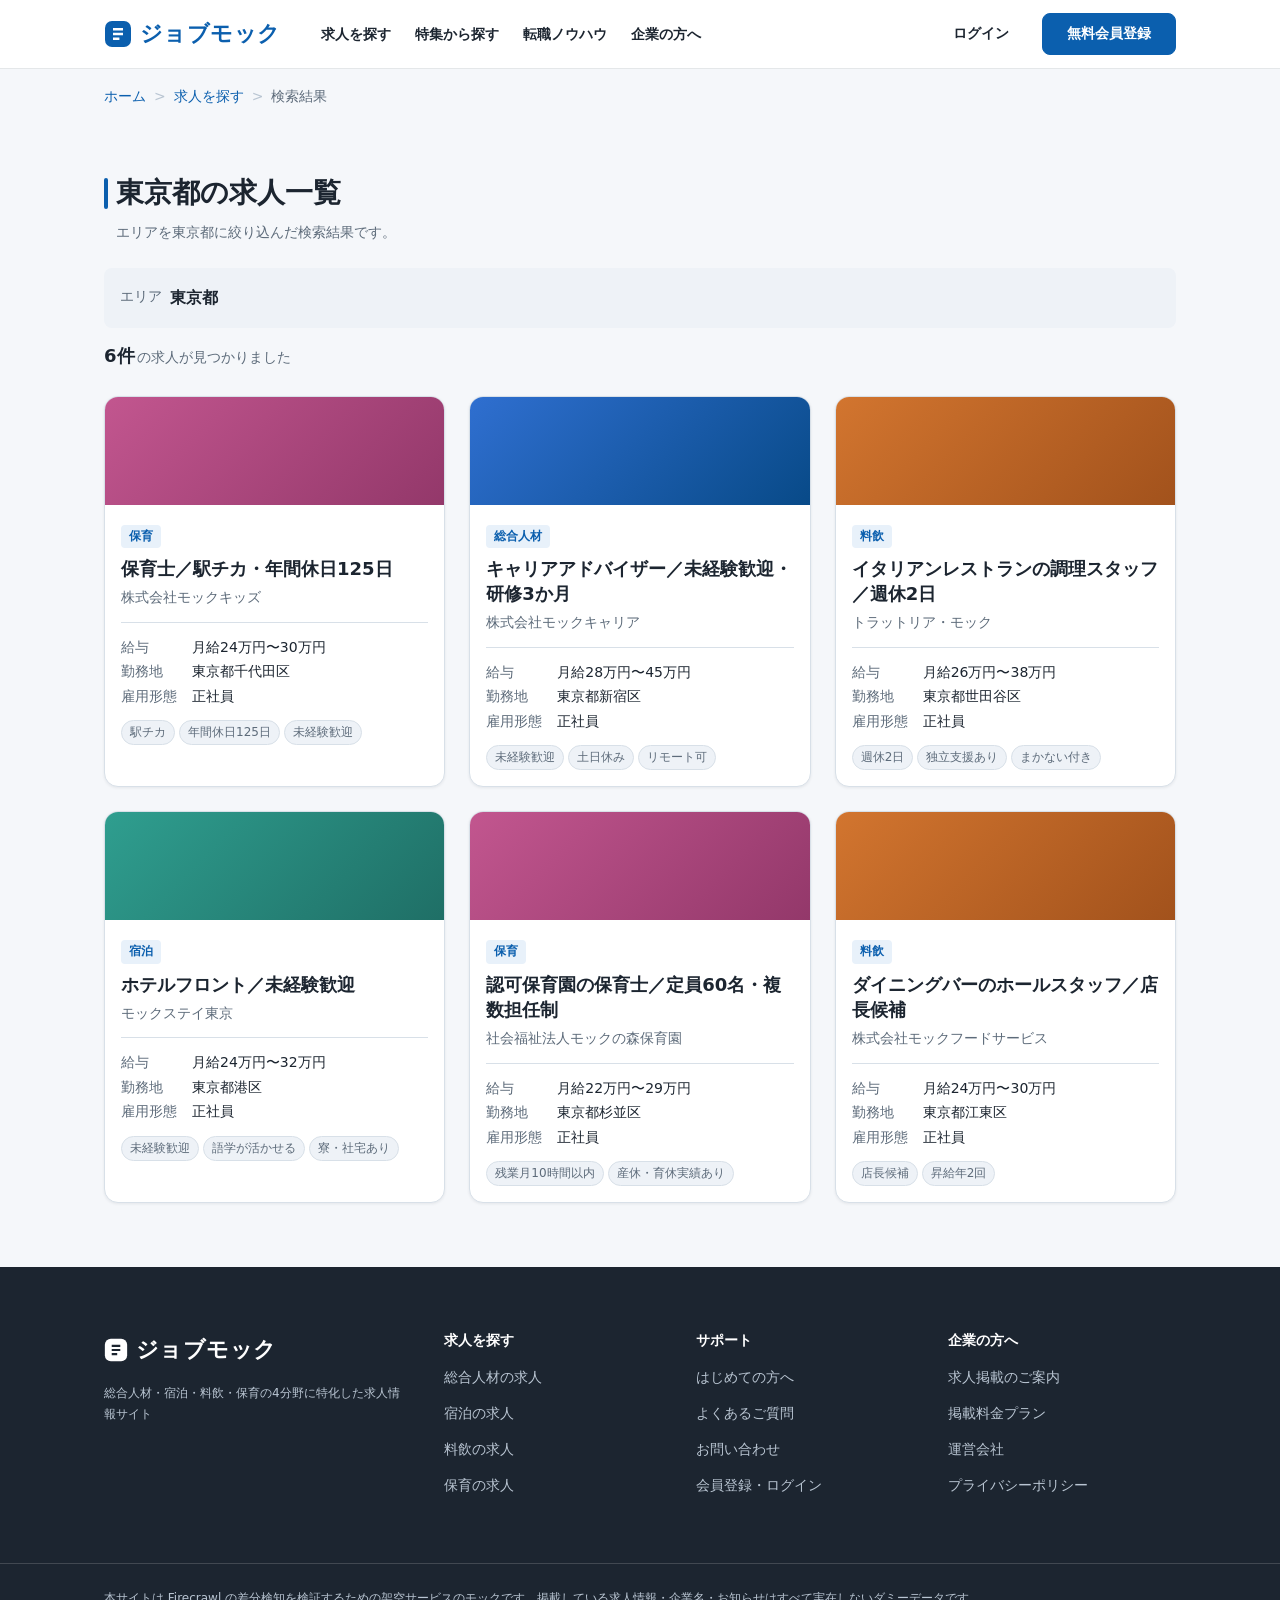
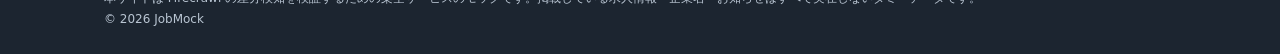
==== jobs.html @ 734e658f "検証 item2 用に firecrawl-poc-mock (baseline-v1) を複製し jobs.html を追加" ====
<!DOCTYPE html>
<html lang="ja">
<head>
<meta charset="utf-8">
<meta name="viewport" content="width=device-width, initial-scale=1">
<title>東京都の求人一覧 | ジョブモック（JobMock）</title>
<meta name="description" content="東京都の求人一覧です。※本サイトはスクレイピング検証用の架空サービスです。">
<meta name="robots" content="noindex, nofollow">
<link rel="canonical" href="https://tmleo6810.github.io/firecrawl-poc-item2-breadcrumb/jobs.html">
<link rel="stylesheet" href="assets/style.css">
</head>
<body>

<header class="site-header">
  <div class="site-header__inner">
    <a class="site-logo" href="index.html">
      <svg class="site-logo__mark" width="28" height="28" viewBox="0 0 28 28" role="img" aria-label="ジョブモック">
        <rect x="1" y="1" width="26" height="26" rx="7" fill="currentColor"></rect>
        <path d="M9 8h10v2.6H9zM9 12.7h10v2.6H9zM9 17.4h6.4V20H9z" fill="#ffffff"></path>
      </svg>
      <span class="site-logo__text">ジョブモック</span>
    </a>

    <nav class="global-nav" aria-label="グローバルナビゲーション">
      <ul class="global-nav__list">
        <li class="global-nav__item"><a class="global-nav__link" href="jobs.html">求人を探す</a></li>
        <li class="global-nav__item"><a class="global-nav__link" href="jobs.html">特集から探す</a></li>
        <li class="global-nav__item"><a class="global-nav__link" href="index.html#news">転職ノウハウ</a></li>
        <li class="global-nav__item"><a class="global-nav__link" href="#footer-company">企業の方へ</a></li>
      </ul>
    </nav>

    <div class="site-header__actions">
      <a class="button button--ghost" href="#footer-support">ログイン</a>
      <a class="button button--primary" href="#footer-support">無料会員登録</a>
    </div>
  </div>
</header>

<main class="site-main">

  <nav class="breadcrumb" aria-label="パンくずリスト">
    <ol class="breadcrumb__list">
      <li class="breadcrumb__item"><a href="index.html">ホーム</a></li>
      <li class="breadcrumb__item"><a href="jobs.html">求人を探す</a></li>
      <li class="breadcrumb__item" aria-current="page">検索結果</li>
    </ol>
  </nav>

  <section class="job-list" id="job-list">
    <div class="job-list__inner">
      <div class="section-heading">
        <h1 class="section-heading__title">東京都の求人一覧</h1>
        <p class="section-heading__description">エリアを東京都に絞り込んだ検索結果です。</p>
      </div>

      <dl class="search-condition">
        <div class="search-condition__row">
          <dt class="search-condition__label">エリア</dt>
          <dd class="search-condition__value">東京都</dd>
        </div>
      </dl>

      <p class="search-count"><strong class="search-count__number">6件</strong>の求人が見つかりました</p>

      <ul class="job-list__items">

        <li class="job-card">
          <a class="job-card__link" href="#job-list">
            <div class="job-card__thumb job-card__thumb--hoiku" aria-hidden="true"></div>
            <div class="job-card__body">
              <p class="job-card__category">保育</p>
              <h3 class="job-card__title">保育士／駅チカ・年間休日125日</h3>
              <p class="job-card__company">株式会社モックキッズ</p>
              <dl class="job-card__spec">
                <div class="job-card__spec-row">
                  <dt class="job-card__spec-label">給与</dt>
                  <dd class="job-card__spec-value">月給24万円〜30万円</dd>
                </div>
                <div class="job-card__spec-row">
                  <dt class="job-card__spec-label">勤務地</dt>
                  <dd class="job-card__spec-value">東京都千代田区</dd>
                </div>
                <div class="job-card__spec-row">
                  <dt class="job-card__spec-label">雇用形態</dt>
                  <dd class="job-card__spec-value">正社員</dd>
                </div>
              </dl>
              <ul class="job-card__tags">
                <li class="job-card__tag">駅チカ</li>
                <li class="job-card__tag">年間休日125日</li>
                <li class="job-card__tag">未経験歓迎</li>
              </ul>
            </div>
          </a>
        </li>

        <li class="job-card">
          <a class="job-card__link" href="#job-list">
            <div class="job-card__thumb job-card__thumb--jinzai" aria-hidden="true"></div>
            <div class="job-card__body">
              <p class="job-card__category">総合人材</p>
              <h3 class="job-card__title">キャリアアドバイザー／未経験歓迎・研修3か月</h3>
              <p class="job-card__company">株式会社モックキャリア</p>
              <dl class="job-card__spec">
                <div class="job-card__spec-row">
                  <dt class="job-card__spec-label">給与</dt>
                  <dd class="job-card__spec-value">月給28万円〜45万円</dd>
                </div>
                <div class="job-card__spec-row">
                  <dt class="job-card__spec-label">勤務地</dt>
                  <dd class="job-card__spec-value">東京都新宿区</dd>
                </div>
                <div class="job-card__spec-row">
                  <dt class="job-card__spec-label">雇用形態</dt>
                  <dd class="job-card__spec-value">正社員</dd>
                </div>
              </dl>
              <ul class="job-card__tags">
                <li class="job-card__tag">未経験歓迎</li>
                <li class="job-card__tag">土日休み</li>
                <li class="job-card__tag">リモート可</li>
              </ul>
            </div>
          </a>
        </li>

        <li class="job-card">
          <a class="job-card__link" href="#job-list">
            <div class="job-card__thumb job-card__thumb--ryoin" aria-hidden="true"></div>
            <div class="job-card__body">
              <p class="job-card__category">料飲</p>
              <h3 class="job-card__title">イタリアンレストランの調理スタッフ／週休2日</h3>
              <p class="job-card__company">トラットリア・モック</p>
              <dl class="job-card__spec">
                <div class="job-card__spec-row">
                  <dt class="job-card__spec-label">給与</dt>
                  <dd class="job-card__spec-value">月給26万円〜38万円</dd>
                </div>
                <div class="job-card__spec-row">
                  <dt class="job-card__spec-label">勤務地</dt>
                  <dd class="job-card__spec-value">東京都世田谷区</dd>
                </div>
                <div class="job-card__spec-row">
                  <dt class="job-card__spec-label">雇用形態</dt>
                  <dd class="job-card__spec-value">正社員</dd>
                </div>
              </dl>
              <ul class="job-card__tags">
                <li class="job-card__tag">週休2日</li>
                <li class="job-card__tag">独立支援あり</li>
                <li class="job-card__tag">まかない付き</li>
              </ul>
            </div>
          </a>
        </li>

        <li class="job-card">
          <a class="job-card__link" href="#job-list">
            <div class="job-card__thumb job-card__thumb--shukuhaku" aria-hidden="true"></div>
            <div class="job-card__body">
              <p class="job-card__category">宿泊</p>
              <h3 class="job-card__title">ホテルフロント／未経験歓迎</h3>
              <p class="job-card__company">モックステイ東京</p>
              <dl class="job-card__spec">
                <div class="job-card__spec-row">
                  <dt class="job-card__spec-label">給与</dt>
                  <dd class="job-card__spec-value">月給24万円〜32万円</dd>
                </div>
                <div class="job-card__spec-row">
                  <dt class="job-card__spec-label">勤務地</dt>
                  <dd class="job-card__spec-value">東京都港区</dd>
                </div>
                <div class="job-card__spec-row">
                  <dt class="job-card__spec-label">雇用形態</dt>
                  <dd class="job-card__spec-value">正社員</dd>
                </div>
              </dl>
              <ul class="job-card__tags">
                <li class="job-card__tag">未経験歓迎</li>
                <li class="job-card__tag">語学が活かせる</li>
                <li class="job-card__tag">寮・社宅あり</li>
              </ul>
            </div>
          </a>
        </li>

        <li class="job-card">
          <a class="job-card__link" href="#job-list">
            <div class="job-card__thumb job-card__thumb--hoiku" aria-hidden="true"></div>
            <div class="job-card__body">
              <p class="job-card__category">保育</p>
              <h3 class="job-card__title">認可保育園の保育士／定員60名・複数担任制</h3>
              <p class="job-card__company">社会福祉法人モックの森保育園</p>
              <dl class="job-card__spec">
                <div class="job-card__spec-row">
                  <dt class="job-card__spec-label">給与</dt>
                  <dd class="job-card__spec-value">月給22万円〜29万円</dd>
                </div>
                <div class="job-card__spec-row">
                  <dt class="job-card__spec-label">勤務地</dt>
                  <dd class="job-card__spec-value">東京都杉並区</dd>
                </div>
                <div class="job-card__spec-row">
                  <dt class="job-card__spec-label">雇用形態</dt>
                  <dd class="job-card__spec-value">正社員</dd>
                </div>
              </dl>
              <ul class="job-card__tags">
                <li class="job-card__tag">残業月10時間以内</li>
                <li class="job-card__tag">産休・育休実績あり</li>
              </ul>
            </div>
          </a>
        </li>

        <li class="job-card">
          <a class="job-card__link" href="#job-list">
            <div class="job-card__thumb job-card__thumb--ryoin" aria-hidden="true"></div>
            <div class="job-card__body">
              <p class="job-card__category">料飲</p>
              <h3 class="job-card__title">ダイニングバーのホールスタッフ／店長候補</h3>
              <p class="job-card__company">株式会社モックフードサービス</p>
              <dl class="job-card__spec">
                <div class="job-card__spec-row">
                  <dt class="job-card__spec-label">給与</dt>
                  <dd class="job-card__spec-value">月給24万円〜30万円</dd>
                </div>
                <div class="job-card__spec-row">
                  <dt class="job-card__spec-label">勤務地</dt>
                  <dd class="job-card__spec-value">東京都江東区</dd>
                </div>
                <div class="job-card__spec-row">
                  <dt class="job-card__spec-label">雇用形態</dt>
                  <dd class="job-card__spec-value">正社員</dd>
                </div>
              </dl>
              <ul class="job-card__tags">
                <li class="job-card__tag">店長候補</li>
                <li class="job-card__tag">昇給年2回</li>
              </ul>
            </div>
          </a>
        </li>

      </ul>
    </div>
  </section>

</main>

<footer class="site-footer" id="site-footer">
  <div class="site-footer__inner">
    <div class="site-footer__brand">
      <span class="site-logo site-logo--footer">
        <svg class="site-logo__mark" width="24" height="24" viewBox="0 0 28 28" role="img" aria-label="ジョブモック">
          <rect x="1" y="1" width="26" height="26" rx="7" fill="currentColor"></rect>
          <path d="M9 8h10v2.6H9zM9 12.7h10v2.6H9zM9 17.4h6.4V20H9z" fill="#ffffff"></path>
        </svg>
        <span class="site-logo__text">ジョブモック</span>
      </span>
      <p class="site-footer__note">総合人材・宿泊・料飲・保育の4分野に特化した求人情報サイト</p>
    </div>

    <nav class="site-footer__nav" aria-label="フッターナビゲーション">
      <div class="site-footer__column">
        <h2 class="site-footer__column-title">求人を探す</h2>
        <ul class="site-footer__links">
          <li><a href="jobs.html">総合人材の求人</a></li>
          <li><a href="jobs.html">宿泊の求人</a></li>
          <li><a href="jobs.html">料飲の求人</a></li>
          <li><a href="jobs.html">保育の求人</a></li>
        </ul>
      </div>

      <div class="site-footer__column" id="footer-support">
        <h2 class="site-footer__column-title">サポート</h2>
        <ul class="site-footer__links">
          <li><a href="#site-footer">はじめての方へ</a></li>
          <li><a href="#site-footer">よくあるご質問</a></li>
          <li><a href="#site-footer">お問い合わせ</a></li>
          <li><a href="#site-footer">会員登録・ログイン</a></li>
        </ul>
      </div>

      <div class="site-footer__column" id="footer-company">
        <h2 class="site-footer__column-title">企業の方へ</h2>
        <ul class="site-footer__links">
          <li><a href="#site-footer">求人掲載のご案内</a></li>
          <li><a href="#site-footer">掲載料金プラン</a></li>
          <li><a href="#site-footer">運営会社</a></li>
          <li><a href="#site-footer">プライバシーポリシー</a></li>
        </ul>
      </div>
    </nav>
  </div>

  <div class="site-footer__bottom">
    <p class="site-footer__disclaimer">
      本サイトは Firecrawl の差分検知を検証するための架空サービスのモックです。掲載している求人情報・企業名・お知らせはすべて実在しないダミーデータです。
    </p>
    <p class="site-footer__copyright">&copy; 2026 JobMock</p>
  </div>
</footer>

</body>
</html>
---- assets/style.css ----
@charset "UTF-8";

/* ==========================================================================
   ジョブモック（JobMock） — Firecrawl 差分検知検証用モックサイト
   --------------------------------------------------------------------------
   デザイントークンはすべて :root のカスタムプロパティに集約している。
   後続の「UI 変更シナリオ」（配色変更・角丸変更・フォント変更など）は
   原則としてこのブロックの 1 行を書き換えるだけで適用できる。
   ========================================================================== */

:root {
  /* --- Color: brand --- */
  --color-primary: #0b5fae;
  --color-primary-dark: #084a88;
  --color-primary-light: #e8f1fa;
  --color-accent: #e8703a;
  --color-accent-light: #fdf0e9;

  /* --- Color: surface / text --- */
  --color-bg: #f5f7fa;
  --color-surface: #ffffff;
  --color-surface-muted: #eef2f7;
  --color-text: #1c2530;
  --color-text-muted: #5d6b7a;
  --color-text-inverse: #ffffff;
  --color-border: #d8e0e8;
  --color-border-strong: #b9c5d2;

  /* --- Color: category accents --- */
  --color-category-jinzai: #2f6fd0;
  --color-category-shukuhaku: #2f9e8f;
  --color-category-ryoin: #d2752f;
  --color-category-hoiku: #c2568f;

  /* --- Typography --- */
  --font-heading: "Hiragino Kaku Gothic ProN", "Yu Gothic Medium", "Meiryo", system-ui, sans-serif;
  --font-body: "Hiragino Kaku Gothic ProN", "Yu Gothic", "Meiryo", system-ui, sans-serif;
  --font-size-base: 16px;
  --font-size-sm: 0.875rem;
  --font-size-xs: 0.75rem;
  --font-size-lg: 1.125rem;
  --font-size-xl: 1.375rem;
  --font-size-2xl: 1.75rem;
  --font-size-3xl: 2.5rem;
  --line-height-base: 1.75;
  --line-height-tight: 1.4;
  --font-weight-bold: 700;

  /* --- Shape --- */
  --radius-sm: 4px;
  --radius-md: 8px;
  --radius-lg: 14px;
  --radius-pill: 999px;
  --border-width: 1px;

  /* --- Spacing --- */
  --space-2xs: 4px;
  --space-xs: 8px;
  --space-sm: 12px;
  --space-md: 16px;
  --space-lg: 24px;
  --space-xl: 40px;
  --space-2xl: 64px;

  /* --- Elevation --- */
  --shadow-card: 0 1px 3px rgba(28, 37, 48, 0.08);
  --shadow-card-hover: 0 6px 16px rgba(28, 37, 48, 0.12);
  --shadow-header: 0 1px 0 rgba(28, 37, 48, 0.08);

  /* --- Layout --- */
  --container-max: 1120px;
  --container-padding: 24px;
  --header-height: 68px;
}

/* ==========================================================================
   Base
   ========================================================================== */

*,
*::before,
*::after {
  box-sizing: border-box;
}

html {
  font-size: var(--font-size-base);
}

body {
  margin: 0;
  background-color: var(--color-bg);
  color: var(--color-text);
  font-family: var(--font-body);
  line-height: var(--line-height-base);
  -webkit-text-size-adjust: 100%;
}

h1, h2, h3 {
  margin: 0;
  font-family: var(--font-heading);
  font-weight: var(--font-weight-bold);
  line-height: var(--line-height-tight);
}

p {
  margin: 0;
}

ul, ol, dl, dd {
  margin: 0;
  padding: 0;
}

li {
  list-style: none;
}

a {
  color: var(--color-primary);
  text-decoration: none;
}

a:hover {
  text-decoration: underline;
}

svg {
  display: block;
}

/* ==========================================================================
   Shared parts
   ========================================================================== */

.button {
  display: inline-flex;
  align-items: center;
  justify-content: center;
  padding: 10px var(--space-lg);
  border: var(--border-width) solid transparent;
  border-radius: var(--radius-md);
  font-family: var(--font-heading);
  font-size: var(--font-size-sm);
  font-weight: var(--font-weight-bold);
  line-height: 1.4;
  text-align: center;
  cursor: pointer;
}

.button:hover {
  text-decoration: none;
}

.button--primary {
  background-color: var(--color-primary);
  border-color: var(--color-primary);
  color: var(--color-text-inverse);
}

.button--primary:hover {
  background-color: var(--color-primary-dark);
  border-color: var(--color-primary-dark);
}

.button--outline {
  background-color: var(--color-surface);
  border-color: var(--color-primary);
  color: var(--color-primary);
}

.button--outline:hover {
  background-color: var(--color-primary-light);
}

.button--ghost {
  background-color: transparent;
  border-color: transparent;
  color: var(--color-text);
}

.button--ghost:hover {
  background-color: var(--color-surface-muted);
}

.section-heading {
  margin-bottom: var(--space-lg);
}

.section-heading__title {
  position: relative;
  padding-left: var(--space-sm);
  font-size: var(--font-size-2xl);
}

.section-heading__title::before {
  content: "";
  position: absolute;
  top: 0.2em;
  left: 0;
  width: 4px;
  height: 1.1em;
  background-color: var(--color-primary);
  border-radius: var(--radius-sm);
}

.section-heading__description {
  margin-top: var(--space-xs);
  padding-left: var(--space-sm);
  color: var(--color-text-muted);
  font-size: var(--font-size-sm);
}

/* ==========================================================================
   .site-header
   ========================================================================== */

.site-header {
  background-color: var(--color-surface);
  box-shadow: var(--shadow-header);
}

.site-header__inner {
  display: flex;
  align-items: center;
  gap: var(--space-xl);
  max-width: var(--container-max);
  min-height: var(--header-height);
  margin: 0 auto;
  padding: 0 var(--container-padding);
}

.site-logo {
  display: inline-flex;
  align-items: center;
  gap: var(--space-xs);
  color: var(--color-primary);
  flex-shrink: 0;
}

.site-logo:hover {
  text-decoration: none;
}

.site-logo__text {
  font-family: var(--font-heading);
  font-size: var(--font-size-xl);
  font-weight: var(--font-weight-bold);
  letter-spacing: 0.02em;
}

/* ==========================================================================
   .global-nav
   ========================================================================== */

.global-nav {
  flex-grow: 1;
}

.global-nav__list {
  display: flex;
  gap: var(--space-lg);
}

.global-nav__link {
  display: inline-block;
  padding: var(--space-xs) 0;
  color: var(--color-text);
  font-family: var(--font-heading);
  font-size: var(--font-size-sm);
  font-weight: var(--font-weight-bold);
}

.global-nav__link:hover {
  color: var(--color-primary);
  text-decoration: none;
}

.site-header__actions {
  display: flex;
  align-items: center;
  gap: var(--space-xs);
  flex-shrink: 0;
}

/* ==========================================================================
   .hero
   ========================================================================== */

.hero {
  background: linear-gradient(180deg, var(--color-primary-light) 0%, var(--color-bg) 100%);
  padding: var(--space-2xl) 0;
}

.hero__inner {
  display: grid;
  grid-template-columns: 1fr 420px;
  gap: var(--space-xl);
  align-items: center;
  max-width: var(--container-max);
  margin: 0 auto;
  padding: 0 var(--container-padding);
}

.hero__lead {
  display: inline-block;
  margin-bottom: var(--space-sm);
  padding: var(--space-2xs) var(--space-sm);
  background-color: var(--color-accent-light);
  border-radius: var(--radius-pill);
  color: var(--color-accent);
  font-size: var(--font-size-xs);
  font-weight: var(--font-weight-bold);
}

.hero__title {
  font-size: var(--font-size-3xl);
}

.hero__description {
  margin-top: var(--space-md);
  color: var(--color-text-muted);
  font-size: var(--font-size-sm);
}

/* ==========================================================================
   .search-box  （見た目のみ。将来ここをモーダル化する）
   ========================================================================== */

.search-box {
  padding: var(--space-lg);
  background-color: var(--color-surface);
  border: var(--border-width) solid var(--color-border);
  border-radius: var(--radius-lg);
  box-shadow: var(--shadow-card);
}

.search-box__title {
  margin-bottom: var(--space-md);
  font-family: var(--font-heading);
  font-size: var(--font-size-lg);
  font-weight: var(--font-weight-bold);
}

.search-box__fields {
  display: flex;
  flex-direction: column;
  gap: var(--space-sm);
}

.search-box__field {
  display: flex;
  flex-direction: column;
  gap: var(--space-2xs);
  padding: var(--space-xs) var(--space-sm);
  background-color: var(--color-surface-muted);
  border: var(--border-width) solid var(--color-border);
  border-radius: var(--radius-md);
}

.search-box__label {
  color: var(--color-text-muted);
  font-size: var(--font-size-xs);
  font-weight: var(--font-weight-bold);
  line-height: 1.4;
}

.search-box__value {
  font-size: var(--font-size-sm);
  line-height: 1.5;
}

.search-box__value--placeholder {
  color: var(--color-border-strong);
}

.search-box__submit {
  width: 100%;
  margin-top: var(--space-md);
  padding: var(--space-sm) var(--space-lg);
  font-size: var(--font-size-base);
}

.search-box__shortcuts {
  display: flex;
  flex-wrap: wrap;
  gap: var(--space-xs);
  margin-top: var(--space-md);
}

.search-box__shortcut a {
  display: inline-block;
  padding: var(--space-2xs) var(--space-sm);
  background-color: var(--color-primary-light);
  border-radius: var(--radius-pill);
  font-size: var(--font-size-xs);
  font-weight: var(--font-weight-bold);
}

.search-box__shortcut a:hover {
  text-decoration: none;
  background-color: var(--color-border);
}

/* ==========================================================================
   .job-list / .job-card
   ========================================================================== */

.job-list {
  padding: var(--space-2xl) 0;
}

.job-list__inner,
.news-list__inner {
  max-width: var(--container-max);
  margin: 0 auto;
  padding: 0 var(--container-padding);
}

.job-list__items {
  display: grid;
  grid-template-columns: repeat(3, 1fr);
  gap: var(--space-lg);
}

.job-card {
  background-color: var(--color-surface);
  border: var(--border-width) solid var(--color-border);
  border-radius: var(--radius-lg);
  box-shadow: var(--shadow-card);
  overflow: hidden;
}

.job-card:hover {
  box-shadow: var(--shadow-card-hover);
}

.job-card__link {
  display: block;
  color: inherit;
  height: 100%;
}

.job-card__link:hover {
  text-decoration: none;
}

.job-card__thumb {
  height: 108px;
  background-color: var(--color-surface-muted);
}

.job-card__thumb--jinzai {
  background: linear-gradient(135deg, var(--color-category-jinzai) 0%, var(--color-primary-dark) 100%);
}

.job-card__thumb--shukuhaku {
  background: linear-gradient(135deg, var(--color-category-shukuhaku) 0%, #1f6f66 100%);
}

.job-card__thumb--ryoin {
  background: linear-gradient(135deg, var(--color-category-ryoin) 0%, #a2521c 100%);
}

.job-card__thumb--hoiku {
  background: linear-gradient(135deg, var(--color-category-hoiku) 0%, #93386a 100%);
}

.job-card__body {
  padding: var(--space-md);
}

.job-card__category {
  display: inline-block;
  margin-bottom: var(--space-xs);
  padding: 2px var(--space-xs);
  background-color: var(--color-primary-light);
  border-radius: var(--radius-sm);
  color: var(--color-primary);
  font-size: var(--font-size-xs);
  font-weight: var(--font-weight-bold);
  line-height: 1.6;
}

.job-card__title {
  font-size: var(--font-size-lg);
}

.job-card__company {
  margin-top: var(--space-2xs);
  color: var(--color-text-muted);
  font-size: var(--font-size-sm);
}

.job-card__spec {
  margin-top: var(--space-sm);
  padding-top: var(--space-sm);
  border-top: var(--border-width) solid var(--color-border);
}

.job-card__spec-row {
  display: flex;
  gap: var(--space-xs);
  font-size: var(--font-size-sm);
}

.job-card__spec-label {
  flex-shrink: 0;
  width: 4.5em;
  color: var(--color-text-muted);
}

.job-card__spec-value {
  margin: 0;
}

.job-card__tags {
  display: flex;
  flex-wrap: wrap;
  gap: var(--space-2xs);
  margin-top: var(--space-sm);
}

.job-card__tag {
  padding: 2px var(--space-xs);
  background-color: var(--color-surface-muted);
  border: var(--border-width) solid var(--color-border);
  border-radius: var(--radius-pill);
  color: var(--color-text-muted);
  font-size: var(--font-size-xs);
  line-height: 1.6;
}

.job-list__more {
  margin-top: var(--space-xl);
  text-align: center;
}

/* ==========================================================================
   .news-list
   ========================================================================== */

.news-list {
  padding-bottom: var(--space-2xl);
}

.news-list__items {
  background-color: var(--color-surface);
  border: var(--border-width) solid var(--color-border);
  border-radius: var(--radius-lg);
  box-shadow: var(--shadow-card);
  overflow: hidden;
}

.news-list__item {
  display: flex;
  align-items: center;
  gap: var(--space-md);
  padding: var(--space-md) var(--space-lg);
  border-bottom: var(--border-width) solid var(--color-border);
}

.news-list__item:last-child {
  border-bottom: none;
}

.news-list__date {
  flex-shrink: 0;
  color: var(--color-text-muted);
  font-size: var(--font-size-sm);
}

.news-list__label {
  flex-shrink: 0;
  width: 6em;
  padding: 2px var(--space-xs);
  background-color: var(--color-accent-light);
  border-radius: var(--radius-sm);
  color: var(--color-accent);
  font-size: var(--font-size-xs);
  font-weight: var(--font-weight-bold);
  line-height: 1.6;
  text-align: center;
}

.news-list__link {
  color: var(--color-text);
  font-size: var(--font-size-sm);
}

.news-list__link:hover {
  color: var(--color-primary);
}

/* ==========================================================================
   .site-footer
   ========================================================================== */

.site-footer {
  background-color: var(--color-text);
  color: var(--color-text-inverse);
}

.site-footer__inner {
  display: grid;
  grid-template-columns: 300px 1fr;
  gap: var(--space-xl);
  max-width: var(--container-max);
  margin: 0 auto;
  padding: var(--space-2xl) var(--container-padding);
}

.site-logo--footer {
  color: var(--color-text-inverse);
}

/* 濃色フッター上では白のマークに背景色で文字を抜く（ノックアウト） */
.site-logo--footer .site-logo__mark path {
  fill: var(--color-text);
}

.site-footer__note {
  margin-top: var(--space-sm);
  color: var(--color-border-strong);
  font-size: var(--font-size-xs);
}

.site-footer__nav {
  display: grid;
  grid-template-columns: repeat(3, 1fr);
  gap: var(--space-lg);
}

.site-footer__column-title {
  margin-bottom: var(--space-sm);
  font-size: var(--font-size-sm);
}

.site-footer__links li + li {
  margin-top: var(--space-xs);
}

.site-footer__links a {
  color: var(--color-border-strong);
  font-size: var(--font-size-sm);
}

.site-footer__links a:hover {
  color: var(--color-text-inverse);
}

.site-footer__bottom {
  border-top: var(--border-width) solid rgba(255, 255, 255, 0.16);
}

.site-footer__disclaimer,
.site-footer__copyright {
  max-width: var(--container-max);
  margin: 0 auto;
  padding: 0 var(--container-padding);
  color: var(--color-border-strong);
  font-size: var(--font-size-xs);
}

.site-footer__disclaimer {
  padding-top: var(--space-lg);
}

.site-footer__copyright {
  padding-bottom: var(--space-lg);
}

/* ==========================================================================
   Responsive — SP レイアウト（ブレークポイント 768px）
   Firecrawl の mobile: true 検証用に、PC と明確に差が出るよう組んでいる
   ========================================================================== */

@media (max-width: 768px) {

  :root {
    --container-padding: 16px;
    --font-size-3xl: 1.75rem;
    --font-size-2xl: 1.375rem;
    --space-2xl: 32px;
    --space-xl: 24px;
  }

  /* header: 縦積み + ナビは横スクロール風の折り返し */
  .site-header__inner {
    flex-direction: column;
    align-items: stretch;
    gap: var(--space-sm);
    padding-top: var(--space-sm);
    padding-bottom: var(--space-sm);
  }

  .site-logo__text {
    font-size: var(--font-size-lg);
  }

  .global-nav__list {
    justify-content: space-between;
    gap: var(--space-sm);
    padding-top: var(--space-xs);
    border-top: var(--border-width) solid var(--color-border);
  }

  .global-nav__link {
    font-size: var(--font-size-xs);
  }

  .site-header__actions {
    display: grid;
    grid-template-columns: 1fr 1fr;
  }

  .site-header__actions .button {
    width: 100%;
  }

  /* hero: 2 カラム → 1 カラム */
  .hero__inner {
    grid-template-columns: 1fr;
    gap: var(--space-lg);
  }

  .search-box {
    padding: var(--space-md);
  }

  /* job: 3 カラム → 1 カラム */
  .job-list__items {
    grid-template-columns: 1fr;
    gap: var(--space-md);
  }

  .job-card__thumb {
    height: 72px;
  }

  .job-card__title {
    font-size: var(--font-size-base);
  }

  /* news: 横並び → 縦積み */
  .news-list__item {
    flex-wrap: wrap;
    gap: var(--space-xs);
    padding: var(--space-md);
  }

  .news-list__link {
    flex-basis: 100%;
  }

  /* footer: 2 カラム → 1 カラム、リンク列は 1 列 */
  .site-footer__inner {
    grid-template-columns: 1fr;
    gap: var(--space-lg);
  }

  .site-footer__nav {
    grid-template-columns: 1fr;
    gap: var(--space-md);
  }
}

/* ==========================================================================
   jobs.html 用 — パンくず / 検索条件 / 件数表示
   ========================================================================== */

.breadcrumb {
  padding: var(--space-md) 0 0;
}

.breadcrumb__list {
  display: flex;
  flex-wrap: wrap;
  gap: var(--space-xs);
  max-width: var(--container-max);
  margin: 0 auto;
  padding: 0 var(--container-padding);
  list-style: none;
  font-size: var(--font-size-sm);
  color: var(--color-text-muted);
}

.breadcrumb__item + .breadcrumb__item::before {
  content: ">";
  margin-right: var(--space-xs);
  color: var(--color-border-strong);
}

.breadcrumb__item a {
  color: var(--color-primary);
}

.search-condition {
  display: flex;
  flex-wrap: wrap;
  gap: var(--space-lg);
  margin: 0 0 var(--space-sm);
  padding: var(--space-md);
  background-color: var(--color-surface-muted);
  border-radius: var(--radius-md);
}

.search-condition__row {
  display: flex;
  gap: var(--space-xs);
}

.search-condition__label {
  color: var(--color-text-muted);
  font-size: var(--font-size-sm);
}

.search-condition__value {
  margin: 0;
  font-weight: 600;
}

.search-count {
  margin: 0 0 var(--space-lg);
  color: var(--color-text-muted);
  font-size: var(--font-size-sm);
}

.search-count__number {
  margin-right: 2px;
  color: var(--color-text);
  font-size: var(--font-size-lg);
}
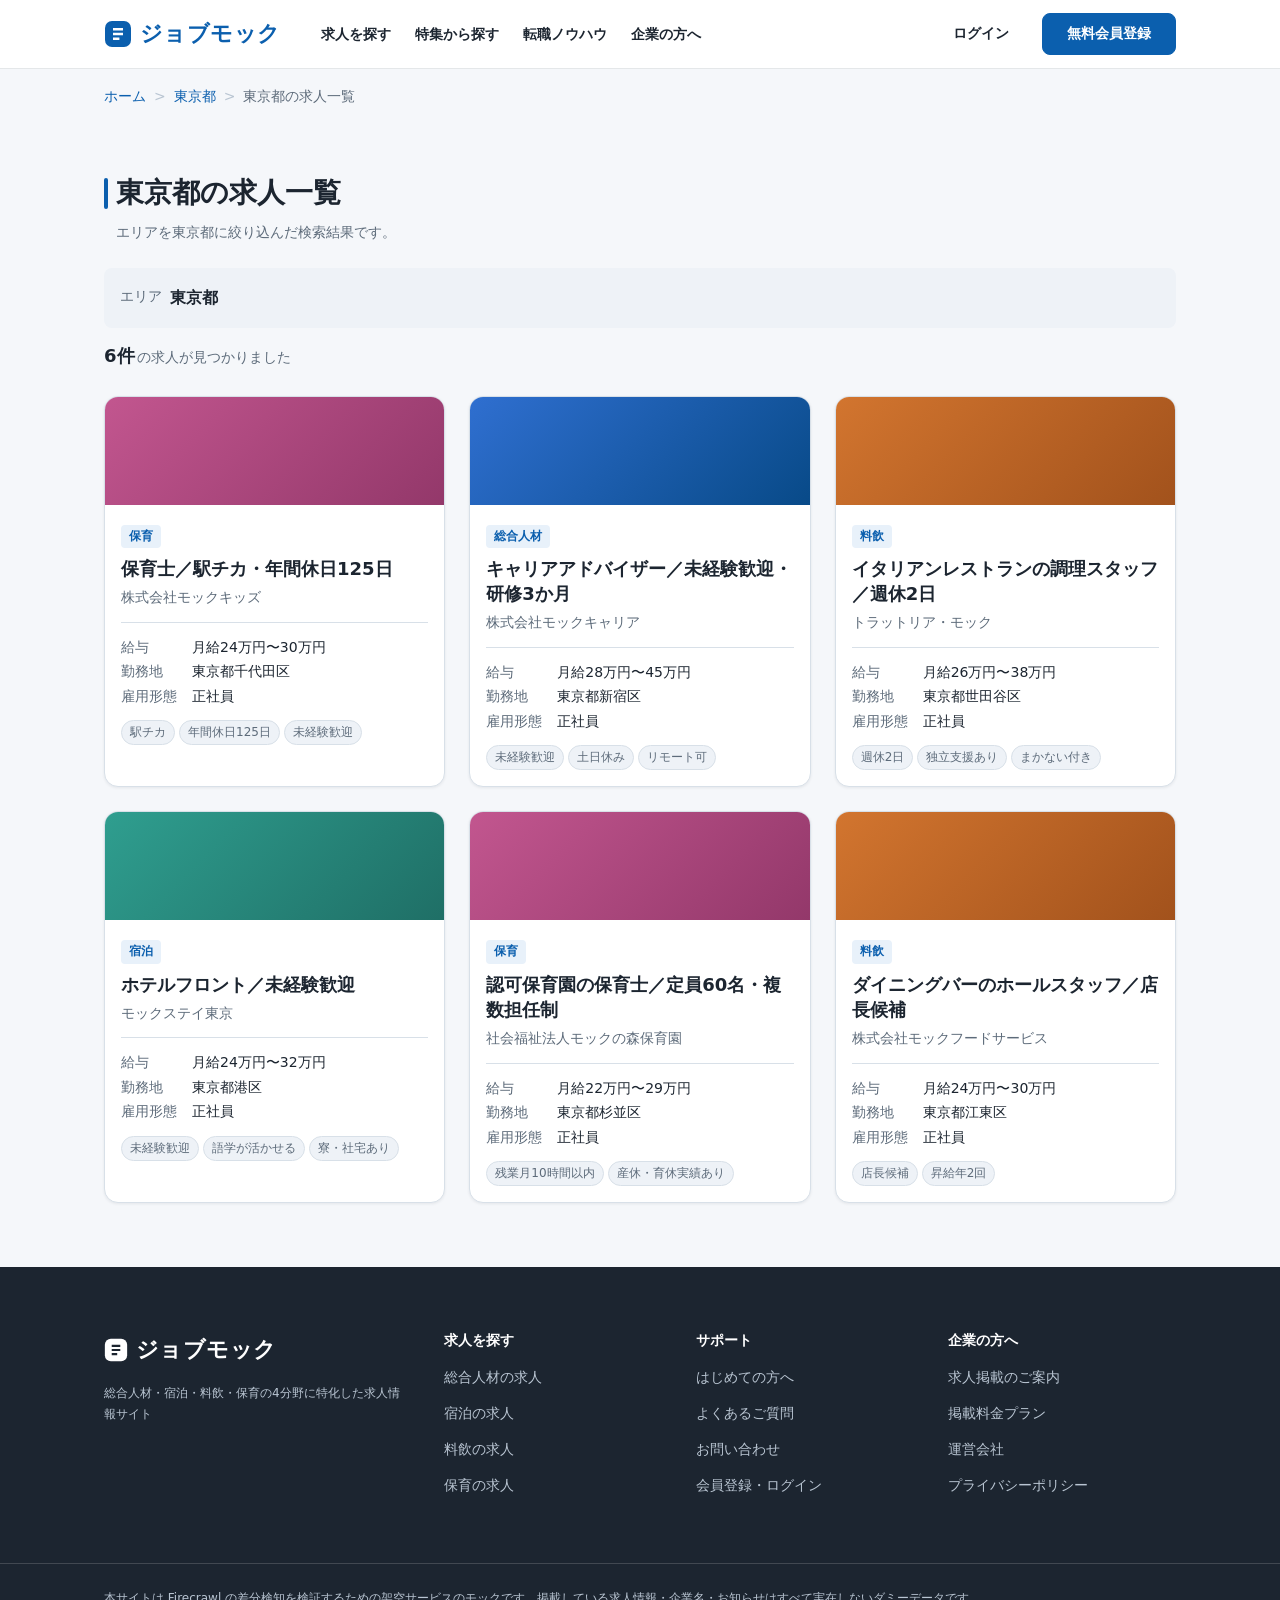
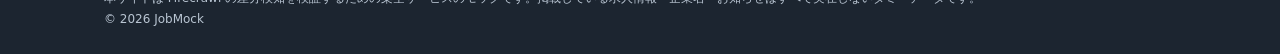
==== commit 4697dd41: "検証シナリオ: パンくずを「ホーム > 東京都 > 東京都の求人一覧」に書き換え" ====
--- a/jobs.html
+++ b/jobs.html
@@ -42,8 +42,8 @@
   <nav class="breadcrumb" aria-label="パンくずリスト">
     <ol class="breadcrumb__list">
       <li class="breadcrumb__item"><a href="index.html">ホーム</a></li>
-      <li class="breadcrumb__item"><a href="jobs.html">求人を探す</a></li>
-      <li class="breadcrumb__item" aria-current="page">検索結果</li>
+      <li class="breadcrumb__item"><a href="jobs.html">東京都</a></li>
+      <li class="breadcrumb__item" aria-current="page">東京都の求人一覧</li>
     </ol>
   </nav>
 
